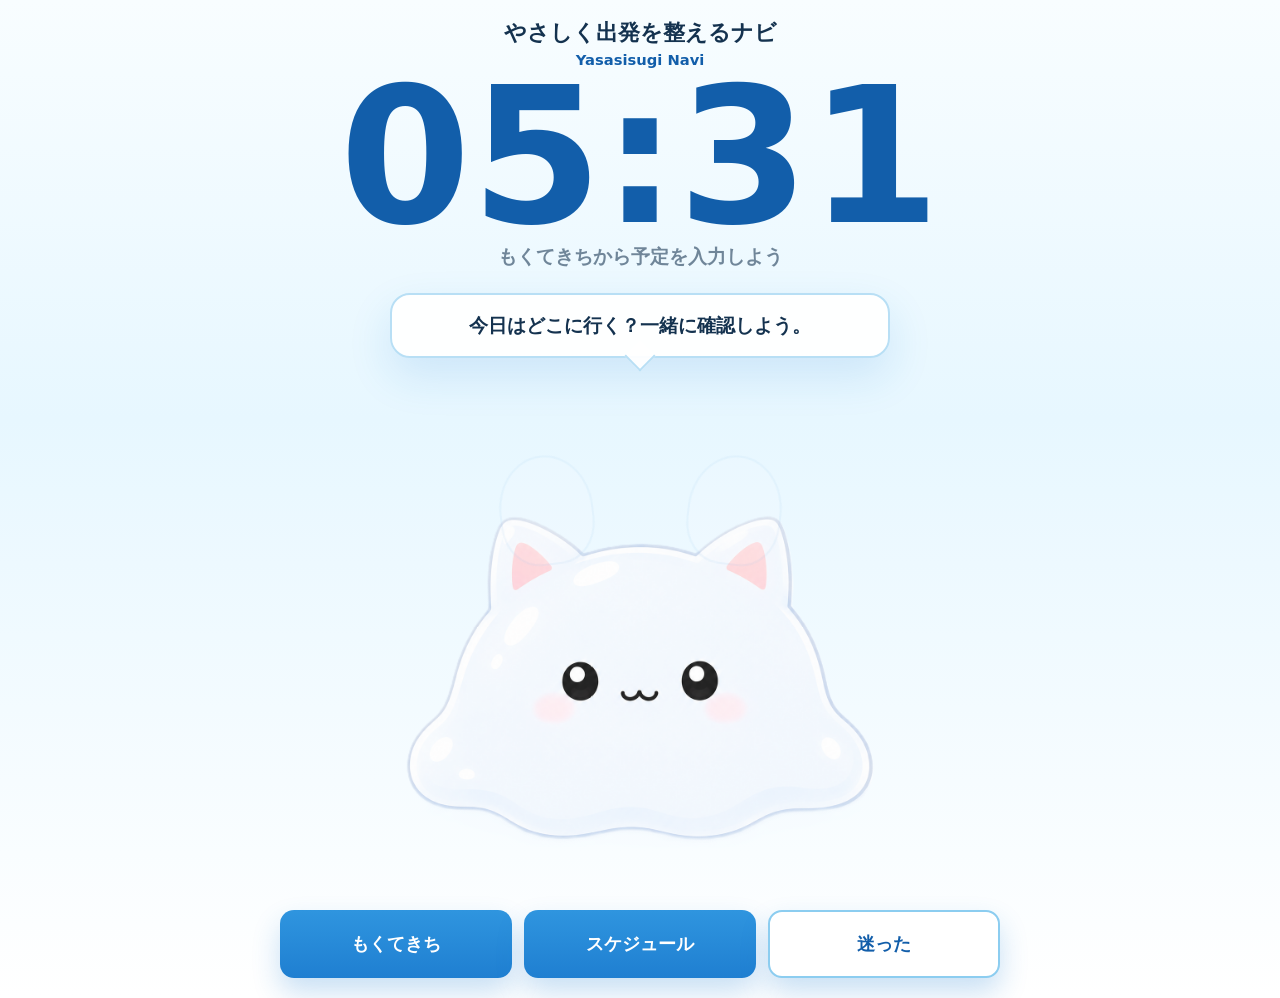
==== index.html @ 000820bd "Add stretchy cat slime drag animation" ====
<!DOCTYPE html>
<html lang="ja">
<head>
  <meta charset="UTF-8">
  <meta name="viewport" content="width=device-width, initial-scale=1.0">
  <title>Yasasisugi Navi</title>
  <link rel="stylesheet" href="styles.css?v=20260704-slime-drag">
</head>
<body>
  <main>
    <section class="home" aria-labelledby="home-title">
      <div class="home__content">
        <h1 id="home-title" class="home-title">やさしく出発を整えるナビ</h1>
        <p class="app-label">Yasasisugi Navi</p>

        <div class="clock-panel" aria-label="現在時刻と次の目安">
          <time id="current-time" class="current-time">--:--</time>
          <p id="next-reminder" class="next-reminder">最初の予定の5分前 --:--</p>
        </div>

        <div class="navigator">
          <div class="speech" role="status" aria-live="polite">
            <p id="navigator-message">今日はどこに行く？一緒に確認しよう。</p>
          </div>
          <div class="character-slot" aria-label="ナビゲーターキャラクター仮表示">
            <div class="slime-wrap cat-slime">
              <img class="slime-body" src="nomal.png" alt="猫スライム">
              <span class="slime-ear-left" aria-hidden="true"></span>
              <span class="slime-ear-right" aria-hidden="true"></span>
            </div>
          </div>
        </div>

        <div class="main-actions" aria-label="メインメニュー">
          <a class="action-button" href="goal.html">
            もくてきち
          </a>
          <a class="action-button" href="schedule.html">
            スケジュール
          </a>
          <button type="button" class="action-button action-button--light" id="lost-button">
            迷った
          </button>
        </div>

        <div id="lost-guide" class="lost-guide" hidden>
          <h2>迷ったときのサポート</h2>
          <p>見えるものや写真から現在地を確認する機能は今後追加予定です。今は、近くの目印や駅名をゆっくり確認してみましょう。</p>
        </div>
      </div>
    </section>
  </main>

  <script src="app.js?v=20260704-slime-drag"></script>
</body>
</html>
---- styles.css ----
:root {
  color-scheme: light;
  --bg-start: #f8fdff;
  --bg-mid: #e7f7ff;
  --bg-end: #ffffff;
  --surface-blue: #eef9ff;
  --text: #14324f;
  --muted: #5c7489;
  --line: #b9def4;
  --blue: #1f7fd1;
  --blue-strong: #125eaa;
  --warm: #ff7f6e;
  --warm-strong: #e95a78;
  --warm-soft: #fff1ec;
  --shadow: 0 18px 44px rgba(31, 127, 209, 0.14);
}

* {
  box-sizing: border-box;
}

html {
  scroll-behavior: smooth;
}

body {
  margin: 0;
  min-height: 100vh;
  background: linear-gradient(180deg, var(--bg-start) 0%, var(--bg-mid) 42%, var(--bg-end) 100%);
  color: var(--text);
  font-family: "Hiragino Maru Gothic ProN", "Yu Gothic UI", "Meiryo", "Arial Rounded MT Bold", system-ui, sans-serif;
  line-height: 1.65;
}

button,
input,
textarea,
select {
  font: inherit;
}

button {
  cursor: pointer;
}

a {
  color: inherit;
}

h1,
h2,
h3,
p {
  overflow-wrap: anywhere;
}

.home {
  min-height: 100svh;
  display: grid;
  place-items: center;
  padding: 20px 14px;
}

.home__content {
  width: min(720px, 100%);
  text-align: center;
}

.home-title {
  margin: 0 0 2px;
  color: var(--text);
  font-size: 1.38rem;
  font-weight: 900;
  line-height: 1.18;
  letter-spacing: 0;
}

.app-label,
.eyebrow {
  margin: 0 0 8px;
  color: var(--blue-strong);
  font-size: 0.92rem;
  font-weight: 850;
  letter-spacing: 0;
}

.clock-panel {
  display: grid;
  gap: 6px;
  margin: 4px 0 20px;
}

.current-time {
  display: block;
  color: var(--blue-strong);
  font-size: clamp(4.1rem, 21.7vw, 11.8rem);
  font-weight: 900;
  line-height: 0.82;
  letter-spacing: 0;
}

.next-reminder {
  margin: 0;
  color: rgba(20, 50, 79, 0.58);
  font-size: clamp(0.95rem, 3.4vw, 1.2rem);
  font-weight: 750;
}

.navigator {
  display: grid;
  justify-items: center;
  gap: 14px;
  margin: 4px auto 18px;
}

.speech {
  position: relative;
  width: min(500px, 100%);
  padding: 15px 18px;
  border: 2px solid #b8dff5;
  border-radius: 20px;
  background: rgba(255, 255, 255, 0.94);
  box-shadow: var(--shadow);
}

.speech::after {
  content: "";
  position: absolute;
  left: 50%;
  bottom: -11px;
  width: 20px;
  height: 20px;
  border-right: 2px solid #b8dff5;
  border-bottom: 2px solid #b8dff5;
  background: rgba(255, 255, 255, 0.94);
  transform: translateX(-50%) rotate(45deg);
}

.speech p {
  margin: 0;
  font-size: clamp(0.95rem, 3.2vw, 1.18rem);
  font-weight: 850;
}

.character-slot {
  display: grid;
  place-items: center;
  width: min(88vw, 520px);
  min-width: 260px;
  aspect-ratio: 1;
}

.slime-wrap {
  --slime-x: 0px;
  --slime-y: 0px;
  --slime-scale-x: 1;
  --slime-scale-y: 1;
  --slime-rotate: 0deg;
  --slime-ear-x: 0px;
  --slime-ear-y: 0px;
  --slime-ear-rotate-left: -7deg;
  --slime-ear-rotate-right: 7deg;
  position: relative;
  display: grid;
  place-items: center;
  width: 100%;
  max-width: 100%;
  max-height: min(48vh, 520px);
  transform-origin: 50% 82%;
  transform: translate3d(var(--slime-x), var(--slime-y), 0) rotate(var(--slime-rotate)) scale(var(--slime-scale-x), var(--slime-scale-y));
  animation: slime-idle 3.4s ease-in-out infinite;
  cursor: grab;
  touch-action: none;
  user-select: none;
  -webkit-user-drag: none;
  will-change: transform;
}

.slime-wrap.is-pressing,
.slime-wrap.is-dragging,
.slime-wrap.is-releasing {
  animation: none;
}

.slime-wrap.is-pressing {
  transform: translate3d(var(--slime-x), var(--slime-y), 0) rotate(var(--slime-rotate)) scale(1.08, 0.92);
}

.slime-wrap.is-dragging {
  cursor: grabbing;
}

.slime-wrap.is-releasing {
  animation: slime-release 560ms cubic-bezier(0.18, 0.86, 0.24, 1) both;
}

.slime-body {
  display: block;
  width: 100%;
  max-width: 100%;
  height: auto;
  object-fit: contain;
  pointer-events: none;
  user-select: none;
  -webkit-user-drag: none;
}

.slime-ear-left,
.slime-ear-right {
  position: absolute;
  top: 9%;
  width: 18%;
  aspect-ratio: 0.85;
  border-radius: 56% 56% 44% 44%;
  background: rgba(255, 255, 255, 0.28);
  box-shadow: inset 0 0 0 2px rgba(31, 127, 209, 0.14);
  opacity: 0.38;
  pointer-events: none;
  transform-origin: 50% 92%;
  will-change: transform;
}

.slime-ear-left {
  left: 24%;
  transform: translate3d(var(--slime-ear-x), var(--slime-ear-y), 0) rotate(var(--slime-ear-rotate-left));
  animation: slime-ear-idle-left 3.4s ease-in-out infinite 90ms;
}

.slime-ear-right {
  right: 24%;
  transform: translate3d(var(--slime-ear-x), var(--slime-ear-y), 0) rotate(var(--slime-ear-rotate-right));
  animation: slime-ear-idle-right 3.4s ease-in-out infinite 90ms;
}

.slime-wrap.is-pressing .slime-ear-left,
.slime-wrap.is-pressing .slime-ear-right,
.slime-wrap.is-dragging .slime-ear-left,
.slime-wrap.is-dragging .slime-ear-right,
.slime-wrap.is-releasing .slime-ear-left,
.slime-wrap.is-releasing .slime-ear-right {
  animation: none;
}

.slime-wrap.is-pressing .slime-ear-left {
  transform: translate3d(var(--slime-ear-x), calc(var(--slime-ear-y) + 2px), 0) rotate(-15deg);
  transition: transform 90ms ease-out 60ms;
}

.slime-wrap.is-pressing .slime-ear-right {
  transform: translate3d(var(--slime-ear-x), calc(var(--slime-ear-y) + 2px), 0) rotate(15deg);
  transition: transform 90ms ease-out 60ms;
}

.slime-wrap.is-releasing .slime-ear-left {
  animation: slime-ear-release-left 560ms cubic-bezier(0.18, 0.86, 0.24, 1) both 70ms;
}

.slime-wrap.is-releasing .slime-ear-right {
  animation: slime-ear-release-right 560ms cubic-bezier(0.18, 0.86, 0.24, 1) both 70ms;
}

.character-placeholder {
  display: grid;
  place-items: center;
  width: 72%;
  aspect-ratio: 1;
  border-radius: 50%;
  border: 3px dashed #5aa8d4;
  color: #2f719d;
  font-weight: 850;
  background: rgba(255, 255, 255, 0.72);
}

@keyframes slime-idle {
  0% {
    transform: translateY(0) rotate(-1deg) scale(1.01, 0.99);
  }
  25% {
    transform: translateY(-5px) rotate(2deg) scale(0.985, 1.025);
  }
  50% {
    transform: translateY(-2px) rotate(-2deg) scale(1.025, 0.98);
  }
  75% {
    transform: translateY(-6px) rotate(1.5deg) scale(0.99, 1.02);
  }
  100% {
    transform: translateY(0) rotate(-1deg) scale(1.01, 0.99);
  }
}

@keyframes slime-ear-idle-left {
  0% {
    transform: translate3d(0, 0, 0) rotate(-4deg);
  }
  35% {
    transform: translate3d(1px, 2px, 0) rotate(2deg);
  }
  70% {
    transform: translate3d(-1px, -1px, 0) rotate(-2deg);
  }
  100% {
    transform: translate3d(0, 0, 0) rotate(-4deg);
  }
}

@keyframes slime-ear-idle-right {
  0% {
    transform: translate3d(0, 0, 0) rotate(4deg);
  }
  35% {
    transform: translate3d(-1px, 2px, 0) rotate(-2deg);
  }
  70% {
    transform: translate3d(1px, -1px, 0) rotate(2deg);
  }
  100% {
    transform: translate3d(0, 0, 0) rotate(4deg);
  }
}

@keyframes slime-puni {
  0% {
    transform: translateY(0) scale(1);
  }
  42% {
    transform: translateY(4px) scale(1.08, 0.88);
  }
  72% {
    transform: translateY(-3px) scale(0.96, 1.06);
  }
  100% {
    transform: translateY(0) scale(1);
  }
}

@keyframes slime-release {
  0% {
    transform: translate3d(var(--slime-x), var(--slime-y), 0) rotate(var(--slime-rotate)) scale(var(--slime-scale-x), var(--slime-scale-y));
  }
  24% {
    transform: translate3d(-3px, -2px, 0) rotate(-2deg) scale(0.96, 1.04);
  }
  48% {
    transform: translate3d(0, 0, 0) rotate(1.5deg) scale(1.05, 0.96);
  }
  70% {
    transform: translate3d(0, 0, 0) rotate(-1deg) scale(0.98, 1.03);
  }
  86% {
    transform: translate3d(0, 0, 0) rotate(0.6deg) scale(1.015, 0.99);
  }
  100% {
    transform: translate3d(0, 0, 0) rotate(0deg) scale(1);
  }
}

@keyframes slime-ear-release-left {
  0% {
    transform: translate3d(var(--slime-ear-x), var(--slime-ear-y), 0) rotate(calc(var(--slime-ear-rotate-left) - 6deg));
  }
  45% {
    transform: translate3d(-2px, -2px, 0) rotate(-16deg);
  }
  72% {
    transform: translate3d(1px, -1px, 0) rotate(-4deg);
  }
  100% {
    transform: translate3d(0, 0, 0) rotate(-7deg);
  }
}

@keyframes slime-ear-release-right {
  0% {
    transform: translate3d(var(--slime-ear-x), var(--slime-ear-y), 0) rotate(calc(var(--slime-ear-rotate-right) + 6deg));
  }
  45% {
    transform: translate3d(2px, -2px, 0) rotate(16deg);
  }
  72% {
    transform: translate3d(-1px, -1px, 0) rotate(4deg);
  }
  100% {
    transform: translate3d(0, 0, 0) rotate(7deg);
  }
}

@media (prefers-reduced-motion: reduce) {
  .slime-wrap,
  .slime-ear-left,
  .slime-ear-right {
    animation: none;
  }
}

h1:not(.home-title) {
  margin: 0;
  font-size: clamp(1.45rem, 5vw, 2.4rem);
  line-height: 1.16;
  letter-spacing: 0;
}

.main-actions {
  display: grid;
  grid-template-columns: repeat(3, minmax(0, 1fr));
  gap: clamp(6px, 2.4vw, 12px);
  margin-top: 10px;
}

.action-button {
  display: grid;
  place-items: center;
  min-height: clamp(54px, 14vw, 68px);
  width: 100%;
  border: 0;
  border-radius: 14px;
  background: linear-gradient(180deg, #2f95df, var(--blue));
  color: #ffffff;
  font-size: clamp(0.82rem, 3.5vw, 1.12rem);
  font-weight: 850;
  line-height: 1.22;
  padding: 10px clamp(5px, 2vw, 14px);
  text-align: center;
  text-decoration: none;
  box-shadow: 0 14px 28px rgba(31, 127, 209, 0.24);
}

.action-button:focus-visible,
.field input:focus,
.field select:focus,
.route-field input:focus,
.timeline-check:focus-visible,
.alarm-toggle:focus-visible,
.secondary-action:focus-visible,
.date-button:focus-visible,
.choice-button:focus-within:not(:has(input[type="radio"])) {
  outline: 4px solid rgba(31, 85, 143, 0.24);
  outline-offset: 3px;
}

.action-button--light {
  background: #ffffff;
  color: var(--blue-strong);
  border: 2px solid #8ccdf0;
}

.lost-guide,
.section-panel {
  width: min(960px, calc(100% - 32px));
  margin: 24px auto;
  padding: clamp(20px, 5vw, 34px);
  border: 1px solid var(--line);
  border-radius: 18px;
  background: rgba(255, 255, 255, 0.94);
  box-shadow: var(--shadow);
}

.subpage {
  width: 100%;
  padding: 18px 0 48px;
}

.page-nav {
  width: min(960px, calc(100% - 32px));
  display: flex;
  justify-content: space-between;
  gap: 10px;
  margin: 0 auto;
}

.page-nav a {
  display: inline-grid;
  place-items: center;
  min-height: 44px;
  border: 2px solid #8ccdf0;
  border-radius: 999px;
  background: rgba(255, 255, 255, 0.9);
  color: var(--blue-strong);
  padding: 8px 14px;
  font-weight: 850;
  text-decoration: none;
}

.page-actions {
  margin-top: 22px;
}

.page-actions--split {
  display: grid;
  gap: 18px;
}

.lost-guide {
  width: 100%;
  text-align: left;
  background: var(--surface-blue);
}

.lost-guide h2,
.lost-guide p,
.section-heading p {
  margin: 0;
}

.lost-guide h2 {
  font-size: 1.25rem;
}

.lost-guide p {
  margin-top: 8px;
  color: var(--muted);
  font-weight: 650;
}

.section-heading {
  display: grid;
  gap: 8px;
  margin-bottom: 22px;
}

.section-heading h2 {
  margin: 0;
  font-size: clamp(1.55rem, 5vw, 2.3rem);
  line-height: 1.2;
}

.section-heading p:not(.eyebrow) {
  color: var(--muted);
  font-size: 1.05rem;
  font-weight: 650;
}

.form {
  display: grid;
  grid-template-columns: repeat(2, minmax(0, 1fr));
  gap: 16px;
}

.field {
  display: grid;
  gap: 7px;
}

.field--wide {
  grid-column: 1 / -1;
}

.field span {
  font-size: 1.04rem;
  font-weight: 800;
}

.field input,
.field select {
  min-height: 58px;
  width: 100%;
  border: 2px solid #b9ddef;
  border-radius: 12px;
  background: #ffffff;
  color: var(--text);
  padding: 12px 14px;
  font-size: 1.08rem;
}

.field input[type="time"],
.route-field input[type="time"] {
  position: relative;
  z-index: 1;
  min-height: 56px;
  width: 100%;
  appearance: auto;
  -webkit-appearance: auto;
  touch-action: manipulation;
}

.field input:focus,
.field select:focus {
  border-color: #1f558f;
}

.route-form {
  display: grid;
  gap: 18px;
}

.sr-only {
  position: absolute;
  width: 1px;
  height: 1px;
  padding: 0;
  margin: -1px;
  overflow: hidden;
  clip: rect(0, 0, 0, 0);
  white-space: nowrap;
  border: 0;
}

.chat-goal {
  display: grid;
  gap: 18px;
}

.chat-hero {
  display: grid;
  justify-items: center;
  gap: 6px;
  text-align: center;
}

.chat-hero h1 {
  margin: 0;
  color: var(--text);
  font-size: clamp(1.55rem, 8vw, 2.25rem);
  line-height: 1.2;
}

.chat-slime {
  width: min(58vw, 220px);
  max-height: 220px;
}

.chat-log {
  display: grid;
  gap: 10px;
  align-content: start;
  min-height: auto;
  padding: 16px;
  border: 1px solid #b9ddef;
  border-radius: 22px;
  background: linear-gradient(180deg, #f8fdff 0%, #eef9ff 100%);
}

.chat-bubble {
  position: relative;
  width: fit-content;
  max-width: min(84%, 420px);
  padding: 12px 14px;
  border-radius: 20px;
  font-weight: 800;
  line-height: 1.65;
  white-space: pre-line;
  box-shadow: 0 10px 24px rgba(31, 127, 209, 0.1);
}

.chat-bubble--slime {
  justify-self: start;
  border-bottom-left-radius: 8px;
  background: #ffffff;
  color: var(--text);
  border: 1px solid #b9ddef;
}

.chat-bubble--slime::before {
  content: "";
  position: absolute;
  left: -7px;
  bottom: 12px;
  width: 14px;
  height: 14px;
  border-left: 1px solid #b9ddef;
  border-bottom: 1px solid #b9ddef;
  background: #ffffff;
  transform: rotate(45deg);
}

.chat-bubble--user {
  justify-self: end;
  border-bottom-right-radius: 8px;
  background: var(--blue);
  color: #ffffff;
}

.chat-bubble--user::after {
  content: "";
  position: absolute;
  right: -7px;
  bottom: 12px;
  width: 14px;
  height: 14px;
  background: var(--blue);
  transform: rotate(45deg);
}

.chat-route-link {
  display: inline-block;
  margin-top: 6px;
  color: var(--blue-strong);
  font-weight: 900;
  text-decoration: underline;
  text-underline-offset: 3px;
}

.chat-button-row {
  display: flex;
  flex-wrap: wrap;
  gap: 8px;
}

.chat-choice-button {
  min-height: 42px;
  border: 2px solid var(--blue);
  border-radius: 999px;
  background: var(--blue);
  color: #ffffff;
  padding: 8px 14px;
  font-size: 0.95rem;
  font-weight: 900;
  line-height: 1.2;
  white-space: normal;
}

.chat-choice-button--secondary {
  background: #ffffff;
  color: var(--blue-strong);
  border-color: #8ccdf0;
}

.chat-mood-wrap {
  display: grid;
  grid-template-columns: auto minmax(150px, 1fr) auto;
  gap: 8px;
  align-items: center;
}

.chat-mood-label {
  color: var(--blue-strong);
  font-size: 0.86rem;
  font-weight: 900;
  white-space: nowrap;
}

.chat-mood-options {
  position: relative;
  display: grid;
  grid-template-columns: repeat(5, minmax(28px, 1fr));
  gap: 8px;
  align-items: center;
  min-width: min(50vw, 230px);
  padding: 10px 0;
}

.chat-mood-options::before {
  content: "";
  position: absolute;
  left: 10%;
  right: 10%;
  top: 50%;
  height: 3px;
  border-radius: 999px;
  background: #b9ddef;
  transform: translateY(-50%);
}

.chat-mood-option {
  position: relative;
  z-index: 1;
  justify-self: center;
  width: 26px;
  height: 26px;
  border: 3px solid #9bd4f4;
  border-radius: 50%;
  background: #ffffff;
  padding: 0;
}

.chat-mood-option:focus-visible,
.chat-choice-button:focus-visible {
  outline: 4px solid rgba(31, 85, 143, 0.24);
  outline-offset: 3px;
}

.chat-input-area {
  display: grid;
  grid-template-columns: minmax(0, 1fr) auto;
  gap: 10px;
  align-items: center;
}

.chat-input-area input {
  width: 100%;
  min-height: 52px;
  border: 2px solid #b9ddef;
  border-radius: 22px;
  background: #ffffff;
  color: var(--text);
  padding: 12px 16px;
  font-weight: 800;
  outline: none;
}

.chat-input-area input:focus {
  border-color: #1f558f;
  box-shadow: 0 0 0 4px rgba(31, 85, 143, 0.12);
}

.chat-send-button {
  min-height: 52px;
  border: 0;
  border-radius: 22px;
  background: var(--blue);
  color: #ffffff;
  padding: 0 18px;
  font-weight: 900;
  box-shadow: 0 12px 28px rgba(31, 127, 209, 0.22);
}

.chat-confirm-actions {
  display: grid;
  gap: 10px;
}

.chat-confirm-actions[hidden],
.goal-hidden-fields {
  display: none;
}

.start-choice {
  display: grid;
  gap: 14px;
  padding: 18px;
  border: 1px solid #cce8f7;
  border-radius: 18px;
  background: linear-gradient(180deg, #ffffff, var(--surface-blue));
}

.start-choice h2 {
  margin: 0;
  color: var(--blue-strong);
  font-size: 1.02rem;
  font-weight: 850;
  line-height: 1.65;
}

.choice-buttons {
  display: grid;
  grid-template-columns: 1fr;
  gap: 10px;
}

.choice-button {
  display: grid;
  grid-template-columns: auto 1fr;
  gap: 10px;
  align-items: center;
  min-height: 56px;
  padding: 12px 14px;
  border: 2px solid #b9ddef;
  border-radius: 16px;
  background: #ffffff;
  color: var(--blue-strong);
  font-weight: 900;
}

.choice-button:has(input:checked) {
  border-color: var(--blue);
  background: #e7f7ff;
  box-shadow: 0 12px 26px rgba(31, 127, 209, 0.12);
}

.choice-button input {
  width: 20px;
  height: 20px;
  accent-color: var(--blue);
}

.choice-button:focus-within {
  outline: none;
}

.compact-choice {
  display: grid;
  gap: 10px;
}

.compact-choice h2 {
  margin: 0;
  color: var(--blue-strong);
  font-size: 1.02rem;
  font-weight: 850;
}

.segmented-choice {
  display: grid;
  grid-template-columns: repeat(3, minmax(0, 1fr));
  overflow: hidden;
  border: 2px solid #8ccdf0;
  border-radius: 16px;
  background: #ffffff;
}

.segmented-choice label {
  position: relative;
  display: grid;
  place-items: center;
  min-height: 54px;
  border-right: 1px solid #cce8f7;
  color: var(--blue-strong);
  font-weight: 900;
}

.segmented-choice label:last-child {
  border-right: 0;
}

.segmented-choice input {
  position: absolute;
  opacity: 0;
  pointer-events: none;
}

.segmented-choice label:has(input:checked) {
  background: var(--blue);
  color: #ffffff;
}

.current-location-note {
  margin: 0;
  padding: 12px 14px;
  border-radius: 14px;
  background: var(--warm-soft);
  color: var(--muted);
  font-weight: 750;
}

.route-points {
  position: relative;
  display: grid;
  gap: 14px;
  padding-left: 18px;
}

.route-field {
  position: relative;
  display: grid;
  gap: 8px;
  padding: 18px;
  border: 1px solid #cce8f7;
  border-radius: 18px;
  background: #ffffff;
}

.route-field::before {
  content: "";
  position: absolute;
  left: -18px;
  top: 28px;
  width: 18px;
  height: 18px;
  border: 4px solid var(--blue);
  border-radius: 50%;
  background: #ffffff;
  box-shadow: 0 0 0 5px #eef9ff;
}

.route-field--goal::before {
  border-color: var(--warm-strong);
}

.route-field--start::before {
  border-color: var(--blue);
}

.route-field span,
.route-field-title {
  color: var(--blue-strong);
  font-size: 1.02rem;
  font-weight: 850;
}

.route-field input {
  min-height: 62px;
  width: 100%;
  border: 2px solid #b9ddef;
  border-radius: 14px;
  background: #f8fdff;
  color: var(--text);
  padding: 12px 14px;
  font-size: 1.18rem;
  font-weight: 800;
}

.number-with-unit {
  display: grid;
  grid-template-columns: minmax(0, 1fr) auto;
  gap: 10px;
  align-items: center;
}

.number-with-unit span {
  color: var(--muted);
  font-weight: 850;
}

.route-field input:focus {
  border-color: #1f558f;
}

.arrival-card {
  display: grid;
  gap: 16px;
  overflow: visible;
  padding: 20px;
  border: 1px solid #cce8f7;
  border-radius: 18px;
  background: linear-gradient(180deg, #ffffff, var(--surface-blue));
}

.arrival-card h2 {
  margin: 0;
  color: var(--text);
  font-size: clamp(1.35rem, 5vw, 1.85rem);
  line-height: 1.2;
}

.date-buttons {
  display: grid;
  grid-template-columns: repeat(2, minmax(0, 1fr));
  gap: 10px;
}

.date-button {
  min-height: 50px;
  border: 2px solid #9bd4f4;
  border-radius: 999px;
  background: #ffffff;
  color: var(--blue-strong);
  font-weight: 900;
}

.date-button.is-selected {
  border-color: var(--blue);
  background: var(--blue);
  color: #ffffff;
}

.arrival-time {
  display: grid;
  grid-template-columns: repeat(2, minmax(0, 1fr));
  gap: 12px;
}

.schedule-controls {
  display: grid;
  gap: 18px;
}

.mood-card {
  display: grid;
  gap: 14px;
  padding: 18px;
  border: 1px solid #cce8f7;
  border-radius: 18px;
  background: linear-gradient(180deg, #ffffff, var(--surface-blue));
}

.mood-card h2,
.mood-buffer {
  margin: 0;
}

.mood-card h2 {
  color: var(--text);
  font-size: 1.18rem;
}

.mood-labels {
  display: flex;
  justify-content: space-between;
  gap: 12px;
  color: var(--muted);
  font-size: 0.94rem;
  font-weight: 800;
}

.mood-slider {
  width: 100%;
  accent-color: var(--blue);
}

.mood-options {
  display: grid;
  grid-template-columns: repeat(5, minmax(0, 1fr));
  gap: 0;
  align-items: center;
  position: relative;
  padding: 10px 0;
}

.mood-options::before {
  content: "";
  position: absolute;
  left: 10%;
  right: 10%;
  top: 50%;
  height: 3px;
  border-radius: 999px;
  background: #b9ddef;
  transform: translateY(-50%);
}

.mood-option {
  position: relative;
  z-index: 1;
  justify-self: center;
  width: 24px;
  height: 24px;
  border: 3px solid #9bd4f4;
  border-radius: 50%;
  background: #ffffff;
  padding: 0;
}

.mood-option.is-selected {
  border-color: var(--blue);
  background: var(--blue);
}

.mood-buffer {
  color: var(--muted);
  font-weight: 800;
}

.mood-buffer strong {
  color: var(--warm-strong);
  font-size: 1.35rem;
}

.buffer-card {
  display: grid;
  gap: 14px;
  padding: 18px;
  border: 1px solid #cce8f7;
  border-radius: 18px;
  background: linear-gradient(180deg, #ffffff, var(--surface-blue));
}

.buffer-heading {
  display: flex;
  align-items: center;
  gap: 8px;
}

.buffer-heading h2 {
  margin: 0;
  color: var(--text);
  font-size: 1.18rem;
  line-height: 1.2;
}

.help-button {
  display: grid;
  place-items: center;
  width: 26px;
  height: 26px;
  border: 2px solid #9bd4f4;
  border-radius: 50%;
  background: #ffffff;
  color: var(--blue-strong);
  font-size: 0.9rem;
  font-weight: 900;
}

.buffer-help {
  margin: 0;
  color: var(--muted);
  font-weight: 700;
}

.buffer-stepper {
  display: grid;
  grid-template-columns: 48px minmax(64px, auto) 48px auto;
  gap: 10px;
  align-items: center;
  justify-content: start;
}

.buffer-stepper button {
  width: 48px;
  height: 48px;
  border: 2px solid #9bd4f4;
  border-radius: 14px;
  background: #ffffff;
  color: var(--blue-strong);
  font-size: 1.4rem;
  font-weight: 900;
}

.buffer-stepper strong {
  display: grid;
  place-items: center;
  min-width: 64px;
  min-height: 48px;
  border-radius: 14px;
  background: #ffffff;
  color: var(--warm-strong);
  font-size: 1.45rem;
}

.buffer-stepper span {
  color: var(--muted);
  font-weight: 850;
}

.arrival-complete {
  margin-top: 18px;
}

.complete-check {
  display: grid;
  grid-template-columns: auto 1fr;
  gap: 10px;
  align-items: center;
  padding: 14px;
  border: 1px solid #cce8f7;
  border-radius: 16px;
  background: #ffffff;
  color: var(--blue-strong);
  font-weight: 900;
}

.complete-check input {
  width: 22px;
  height: 22px;
  accent-color: var(--blue);
}

.secondary-action {
  min-height: 44px;
  width: auto;
  border: 2px solid #8ccdf0;
  border-radius: 999px;
  background: #ffffff;
  color: var(--blue-strong);
  font-size: 0.98rem;
  font-weight: 900;
  padding: 9px 16px;
}

.train-time-field {
  margin-top: 4px;
}

.route-result {
  margin-top: 22px;
  padding: 18px;
  border: 1px solid #ffd4c8;
  border-radius: 18px;
  background: var(--warm-soft);
}

.route-result:empty {
  display: none;
}

.route-result h2 {
  margin: 0 0 14px;
  color: var(--text);
  font-size: 1.35rem;
}

.route-result p {
  margin: 0;
  color: var(--muted);
  font-weight: 750;
}

.route-result-list {
  display: grid;
  gap: 10px;
  margin: 0;
}

.route-result-list div {
  display: grid;
  grid-template-columns: minmax(118px, 0.8fr) minmax(0, 1.2fr);
  gap: 10px;
  align-items: baseline;
  padding: 12px;
  border-radius: 14px;
  background: rgba(255, 255, 255, 0.74);
}

.route-result-list dt {
  color: var(--muted);
  font-weight: 800;
}

.route-result-list dd {
  margin: 0;
  color: var(--warm-strong);
  font-size: 1.16rem;
  font-weight: 900;
}

.timeline {
  position: relative;
  display: grid;
  margin-top: 4px;
}

.timeline::before {
  content: "";
  position: absolute;
  top: 24px;
  bottom: 24px;
  left: 18px;
  width: 4px;
  border-radius: 999px;
  background: linear-gradient(180deg, #87ccef, #1f7fd1);
}

.timeline-item {
  position: relative;
  display: grid;
  grid-template-columns: 40px minmax(0, 1fr) auto;
  gap: 12px;
  align-items: center;
  min-height: 74px;
  padding: 10px 0;
}

.timeline--schedule .timeline-item {
  grid-template-columns: 40px minmax(0, 1fr) 64px;
}

.timeline-check {
  position: relative;
  z-index: 1;
  display: grid;
  place-items: center;
  width: 40px;
  height: 40px;
  border: 3px solid var(--blue);
  border-radius: 50%;
  background: #ffffff;
  color: var(--blue-strong);
  font-size: 1.35rem;
  font-weight: 900;
}

.timeline-check[aria-pressed="true"] {
  background: var(--blue);
  color: #ffffff;
}

.timeline-body {
  display: flex;
  align-items: baseline;
  gap: 10px;
  min-width: 0;
  padding: 12px 14px;
  border: 1px solid #cce8f7;
  border-radius: 14px;
  background: #ffffff;
}

.timeline--schedule .timeline-body {
  border: 0;
  background: transparent;
  padding: 8px 0;
}

.timeline-time {
  flex: 0 0 auto;
  color: var(--warm-strong);
  font-size: clamp(1.25rem, 5vw, 1.75rem);
  font-weight: 900;
  line-height: 1;
}

.timeline-label {
  min-width: 0;
  color: var(--text);
  font-size: clamp(1rem, 3.8vw, 1.18rem);
  font-weight: 850;
}

.timeline-item.is-completed .timeline-time,
.timeline-item.is-completed .timeline-label {
  color: #8aa0b2;
  text-decoration: line-through;
}

.alarm-toggle {
  min-width: 64px;
  min-height: 38px;
  border: 2px solid #9bd4f4;
  border-radius: 999px;
  background: #ffffff;
  color: var(--blue-strong);
  font-size: 0.9rem;
  font-weight: 900;
}

.alarm-toggle[aria-pressed="true"] {
  border-color: var(--blue);
  background: var(--blue);
  color: #ffffff;
}

.achievement {
  margin-top: 22px;
  padding: 18px;
  border-radius: 16px;
  background: var(--warm-soft);
  border: 1px solid #ffd4c8;
}

.achievement__header {
  display: flex;
  justify-content: space-between;
  gap: 12px;
  align-items: center;
}

.achievement h3,
.achievement p {
  margin: 0;
}

.achievement h3 {
  font-size: 1.12rem;
}

.achievement strong {
  color: var(--warm-strong);
  font-size: 1.35rem;
}

.achievement__blocks {
  display: grid;
  grid-template-columns: repeat(10, minmax(0, 1fr));
  gap: 5px;
  margin-top: 12px;
}

.achievement__blocks span {
  min-height: 18px;
  border-radius: 5px;
  background: #ffffff;
  border: 1px solid #ffd4c8;
}

.achievement__blocks span.is-filled {
  background: linear-gradient(180deg, #ff9b88, var(--warm-strong));
  border-color: transparent;
}

.achievement__count {
  margin-top: 8px;
  color: var(--muted);
  font-weight: 750;
}

@media (max-width: 820px) {
  .form {
    grid-template-columns: 1fr;
  }

  .home {
    align-items: start;
  }

  .section-panel {
    border-radius: 16px;
  }
}

@media (max-width: 430px) {
  .home {
    padding-inline: 10px;
  }

  .timeline-item {
    grid-template-columns: 34px minmax(0, 1fr) 54px;
    gap: 8px;
  }

  .timeline::before {
    left: 15px;
  }

  .timeline-check {
    width: 34px;
    height: 34px;
    font-size: 1.1rem;
  }

  .timeline-body {
    flex-direction: column;
    align-items: flex-start;
    gap: 4px;
    padding: 10px 12px;
  }

  .alarm-toggle {
    min-width: 54px;
    padding-inline: 6px;
    font-size: 0.78rem;
  }
}
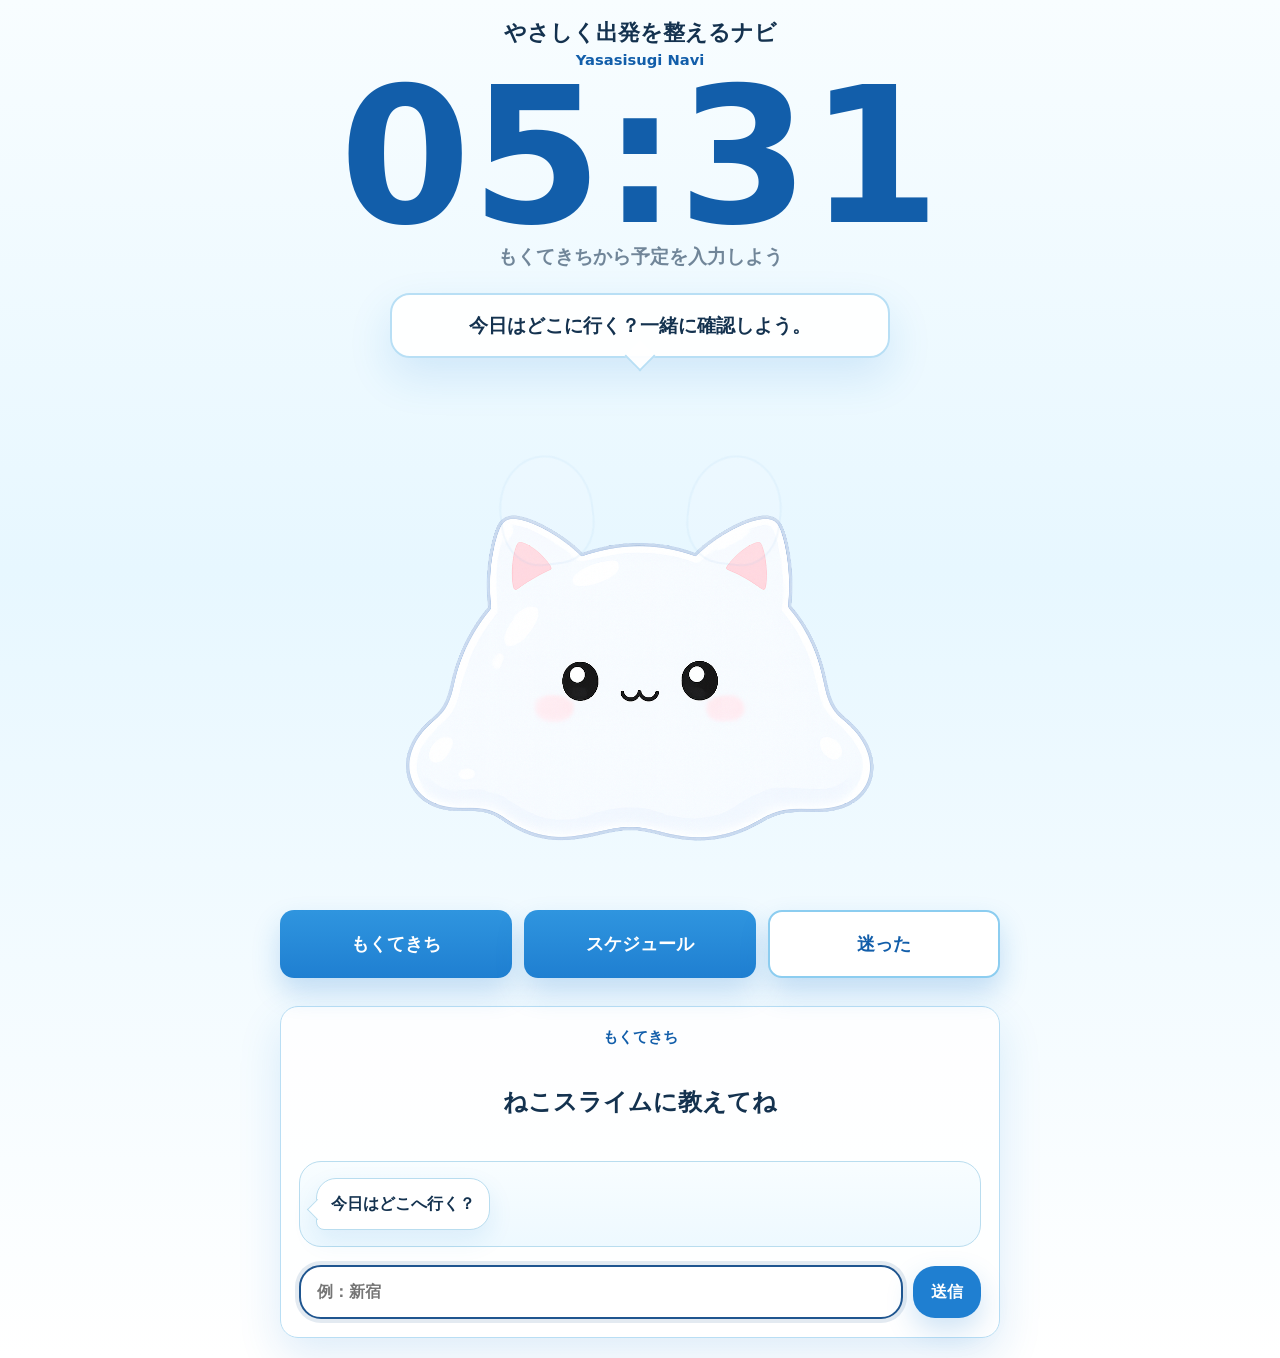
==== commit 30388ca2: "Move goal chat to the home page" ====
--- a/index.html
+++ b/index.html
@@ -4,7 +4,7 @@
   <meta charset="UTF-8">
   <meta name="viewport" content="width=device-width, initial-scale=1.0">
   <title>Yasasisugi Navi</title>
-  <link rel="stylesheet" href="styles.css?v=20260704-slime-drag">
+  <link rel="stylesheet" href="styles.css?v=20260704-main-chat">
 </head>
 <body>
   <main>
@@ -32,7 +32,7 @@
         </div>
 
         <div class="main-actions" aria-label="メインメニュー">
-          <a class="action-button" href="goal.html">
+          <a class="action-button" href="#goal-section">
             もくてきち
           </a>
           <a class="action-button" href="schedule.html">
@@ -47,10 +47,36 @@
           <h2>迷ったときのサポート</h2>
           <p>見えるものや写真から現在地を確認する機能は今後追加予定です。今は、近くの目印や駅名をゆっくり確認してみましょう。</p>
         </div>
+
+        <section id="goal-section" class="chat-goal home-chat" aria-labelledby="goal-title">
+          <div class="chat-hero">
+            <p class="eyebrow">もくてきち</p>
+            <h2 id="goal-title">ねこスライムに教えてね</h2>
+          </div>
+
+          <div id="goal-chat-log" class="chat-log" aria-live="polite"></div>
+
+          <form id="goal-chat-form" class="chat-input-area">
+            <label class="sr-only" for="goal-chat-input">こたえを入力</label>
+            <input id="goal-chat-input" type="text" autocomplete="off" placeholder="ここに入力してね">
+            <button class="chat-send-button" type="submit">送信</button>
+          </form>
+
+          <div id="goal-chat-actions" class="chat-confirm-actions" hidden></div>
+
+          <div class="goal-hidden-fields" aria-hidden="true">
+            <input id="goal-place" name="goalPlace" type="hidden">
+            <input id="arrival-hour" name="arrivalHour" type="hidden" value="10">
+            <input id="arrival-minute" name="arrivalMinute" type="hidden" value="00">
+            <input id="arrival-buffer" name="arrivalBuffer" type="hidden" value="10">
+            <input id="train-time" name="trainTime" type="hidden">
+            <input id="train-duration" name="trainDuration" type="hidden">
+          </div>
+        </section>
       </div>
     </section>
   </main>
 
-  <script src="app.js?v=20260704-slime-drag"></script>
+  <script src="app.js?v=20260704-main-chat"></script>
 </body>
 </html>
--- a/styles.css
+++ b/styles.css
@@ -600,6 +600,15 @@
   gap: 18px;
 }
 
+.home-chat {
+  margin-top: 28px;
+  padding: 18px;
+  border: 1px solid var(--line);
+  border-radius: 18px;
+  background: rgba(255, 255, 255, 0.86);
+  box-shadow: var(--shadow);
+}
+
 .chat-hero {
   display: grid;
   justify-items: center;
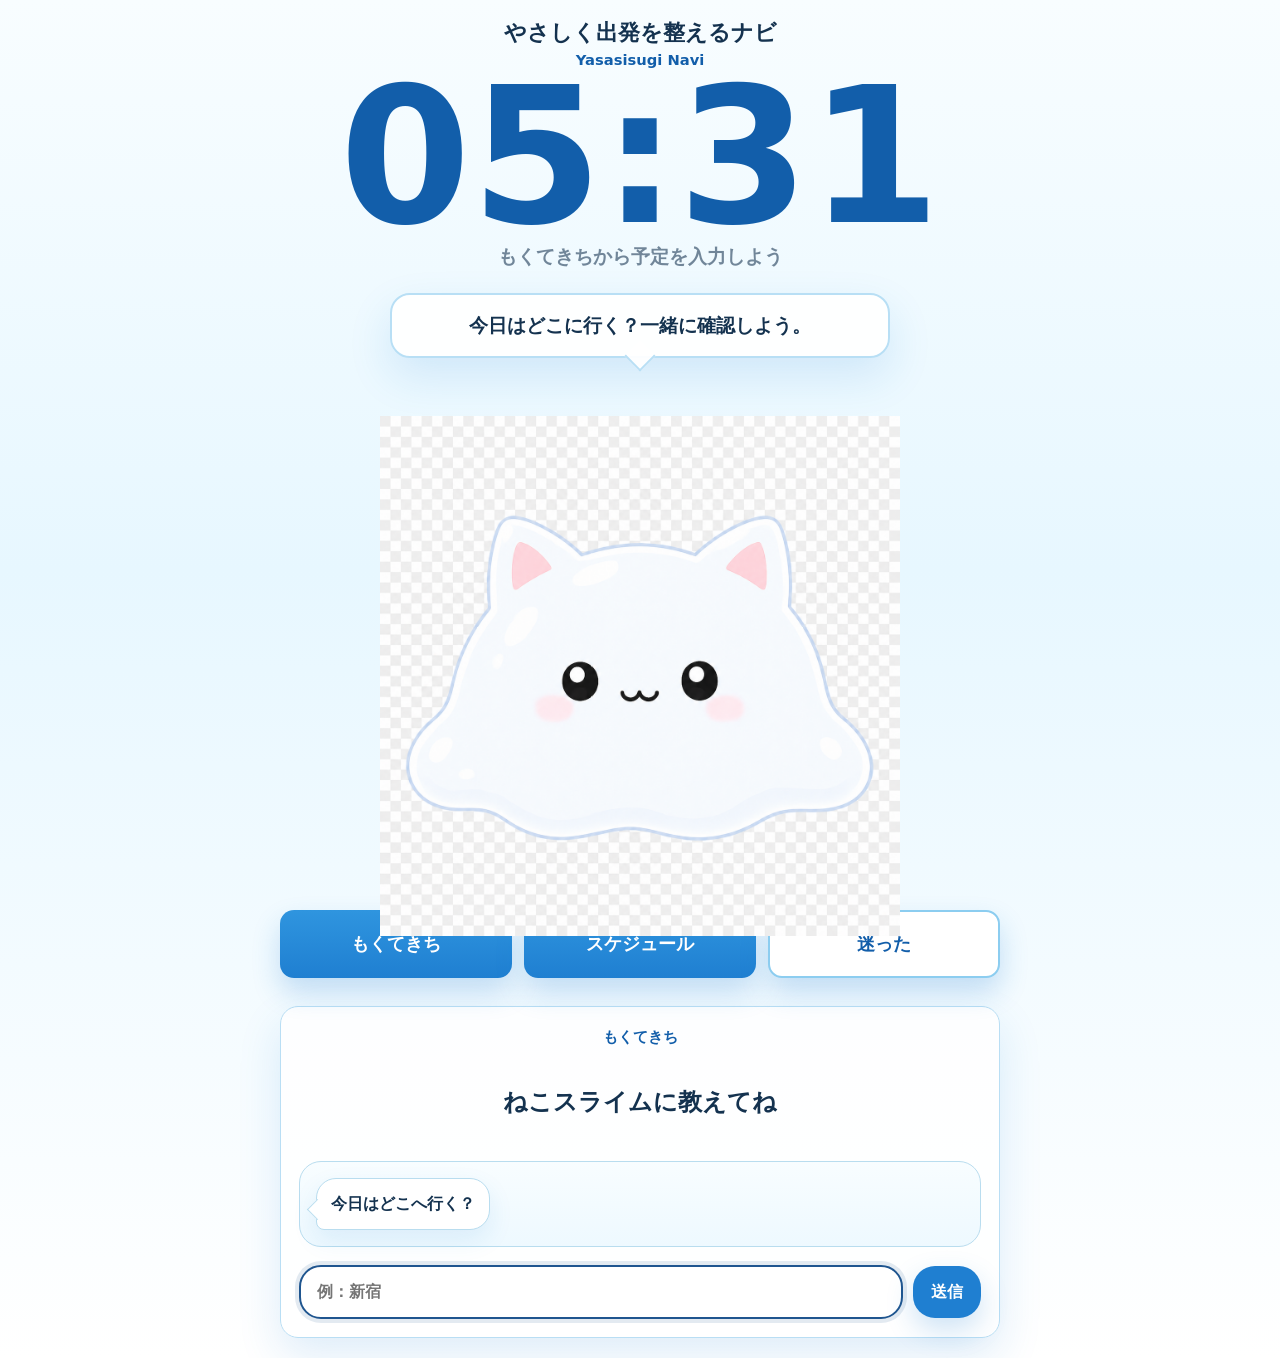
==== commit 3017d80a: "Remove mascot ghost overlay" ====
--- a/index.html
+++ b/index.html
@@ -25,8 +25,6 @@
           <div class="character-slot" aria-label="ナビゲーターキャラクター仮表示">
             <div class="slime-wrap cat-slime">
               <img class="slime-body" src="nomal.png" alt="猫スライム">
-              <span class="slime-ear-left" aria-hidden="true"></span>
-              <span class="slime-ear-right" aria-hidden="true"></span>
             </div>
           </div>
         </div>
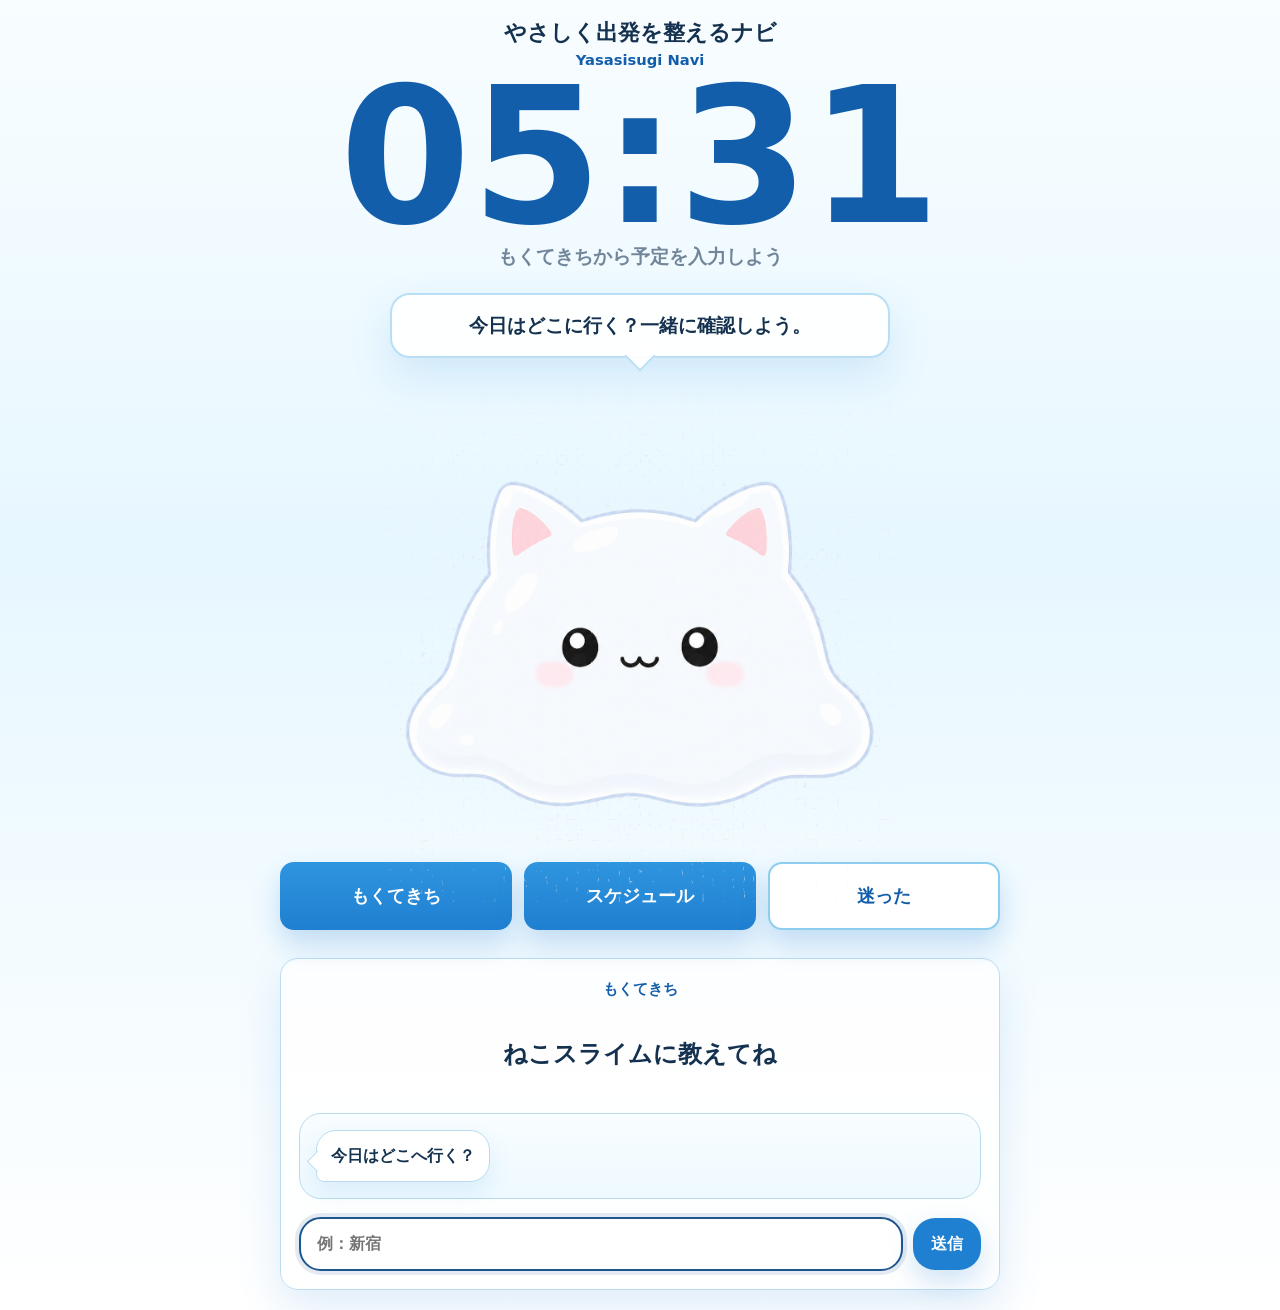
==== commit a3b7a7f9: "Bust mascot image cache" ====
--- a/index.html
+++ b/index.html
@@ -24,7 +24,7 @@
           </div>
           <div class="character-slot" aria-label="ナビゲーターキャラクター仮表示">
             <div class="slime-wrap cat-slime">
-              <img class="slime-body" src="nomal.png" alt="猫スライム">
+              <img class="slime-body" src="nomal.png?v=20260708" alt="猫スライム">
             </div>
           </div>
         </div>
--- a/styles.css
+++ b/styles.css
@@ -109,8 +109,8 @@
 .navigator {
   display: grid;
   justify-items: center;
-  gap: 14px;
-  margin: 4px auto 18px;
+  gap: 8px;
+  margin: 0 auto 8px;
 }
 
 .speech {
@@ -148,6 +148,7 @@
   width: min(88vw, 520px);
   min-width: 260px;
   aspect-ratio: 1;
+  margin-top: -28px;
 }
 
 .slime-wrap {
@@ -404,7 +405,7 @@
   display: grid;
   grid-template-columns: repeat(3, minmax(0, 1fr));
   gap: clamp(6px, 2.4vw, 12px);
-  margin-top: 10px;
+  margin-top: -4px;
 }
 
 .action-button {
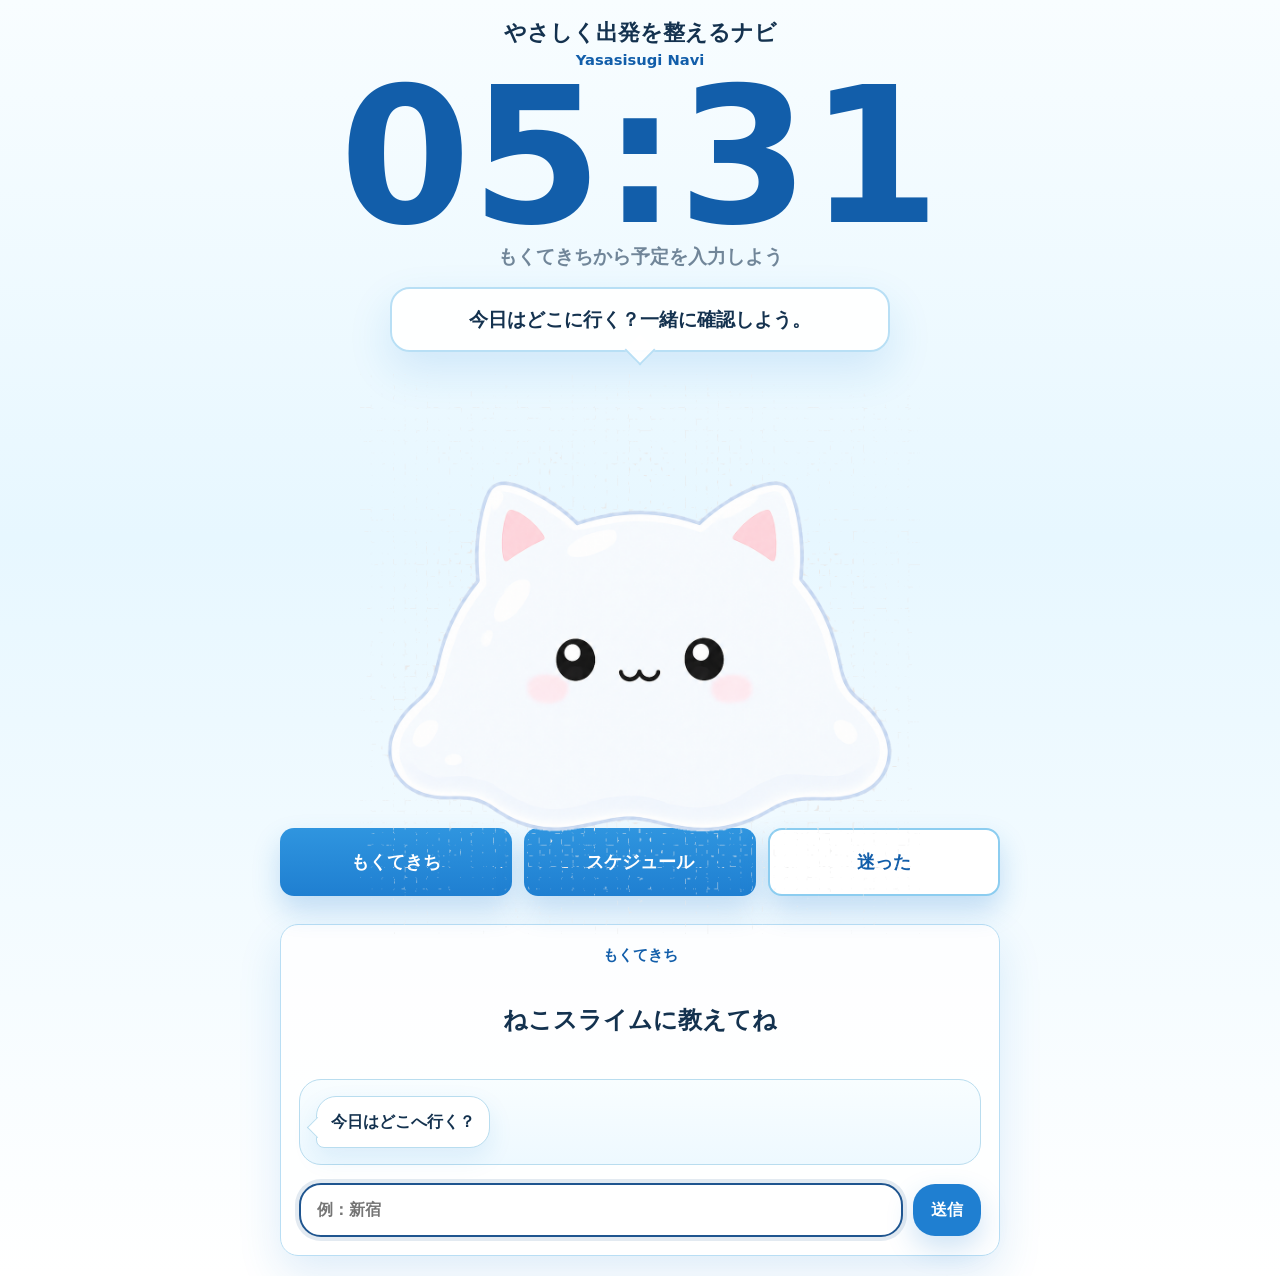
==== commit c9c6db3c: "Raise mascot and tighten layout" ====
--- a/index.html
+++ b/index.html
@@ -24,7 +24,7 @@
           </div>
           <div class="character-slot" aria-label="ナビゲーターキャラクター仮表示">
             <div class="slime-wrap cat-slime">
-              <img class="slime-body" src="nomal.png?v=20260708" alt="猫スライム">
+              <img class="slime-body" src="nomal.png?v=20260708b" alt="猫スライム">
             </div>
           </div>
         </div>
--- a/styles.css
+++ b/styles.css
@@ -109,8 +109,8 @@
 .navigator {
   display: grid;
   justify-items: center;
-  gap: 8px;
-  margin: 0 auto 8px;
+  gap: 4px;
+  margin: -6px auto 0;
 }
 
 .speech {
@@ -145,10 +145,10 @@
 .character-slot {
   display: grid;
   place-items: center;
-  width: min(88vw, 520px);
+  width: min(90vw, 560px);
   min-width: 260px;
   aspect-ratio: 1;
-  margin-top: -28px;
+  margin-top: -64px;
 }
 
 .slime-wrap {
@@ -166,7 +166,7 @@
   place-items: center;
   width: 100%;
   max-width: 100%;
-  max-height: min(48vh, 520px);
+  max-height: min(44vh, 460px);
   transform-origin: 50% 82%;
   transform: translate3d(var(--slime-x), var(--slime-y), 0) rotate(var(--slime-rotate)) scale(var(--slime-scale-x), var(--slime-scale-y));
   animation: slime-idle 3.4s ease-in-out infinite;
@@ -405,7 +405,7 @@
   display: grid;
   grid-template-columns: repeat(3, minmax(0, 1fr));
   gap: clamp(6px, 2.4vw, 12px);
-  margin-top: -4px;
+  margin-top: -24px;
 }
 
 .action-button {
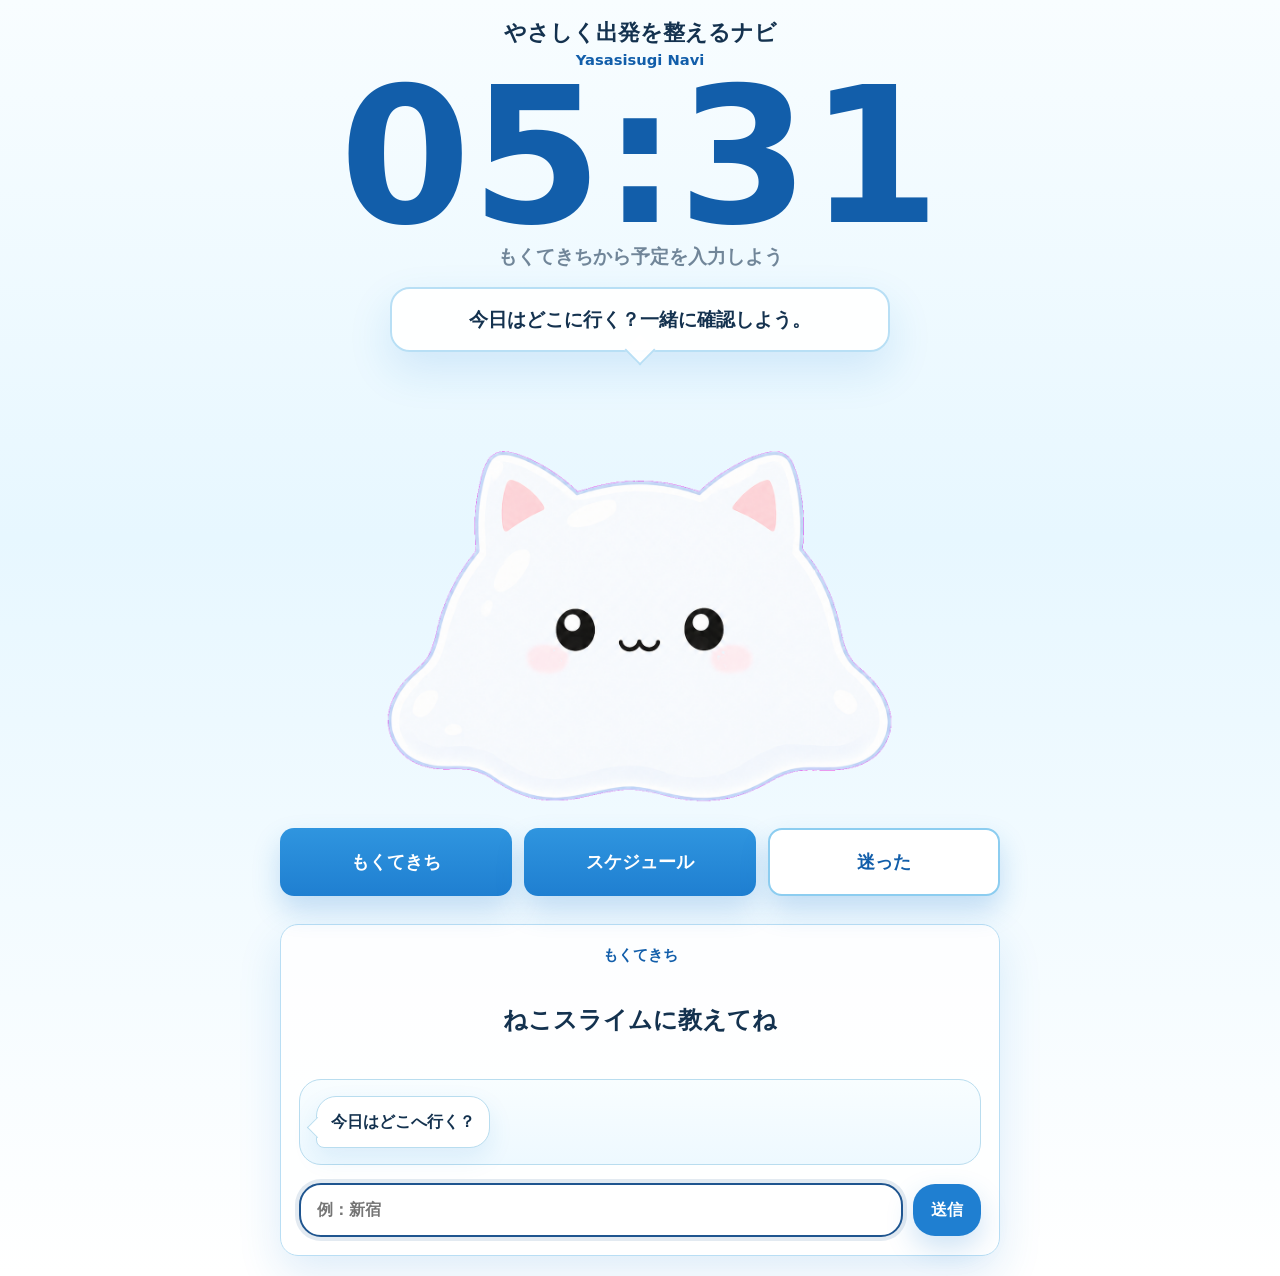
==== commit b85503c2: "Raise home mascot by 30 pixels" ====
--- a/index.html
+++ b/index.html
@@ -4,7 +4,7 @@
   <meta charset="UTF-8">
   <meta name="viewport" content="width=device-width, initial-scale=1.0">
   <title>Yasasisugi Navi</title>
-  <link rel="stylesheet" href="styles.css?v=20260704-main-chat">
+  <link rel="stylesheet" href="styles.css?v=20260713-slime-up-30">
 </head>
 <body>
   <main>
@@ -23,8 +23,10 @@
             <p id="navigator-message">今日はどこに行く？一緒に確認しよう。</p>
           </div>
           <div class="character-slot" aria-label="ナビゲーターキャラクター仮表示">
-            <div class="slime-wrap cat-slime">
-              <img class="slime-body" src="nomal.png?v=20260708b" alt="猫スライム">
+            <div class="slime-positioner">
+              <div class="slime-wrap cat-slime">
+                <img class="slime-body" src="nomal.png?v=20260708b" alt="猫スライム">
+              </div>
             </div>
           </div>
         </div>
--- a/styles.css
+++ b/styles.css
@@ -151,6 +151,13 @@
   margin-top: -64px;
 }
 
+.slime-positioner {
+  display: grid;
+  place-items: center;
+  width: 100%;
+  transform: translateY(-30px);
+}
+
 .slime-wrap {
   --slime-x: 0px;
   --slime-y: 0px;
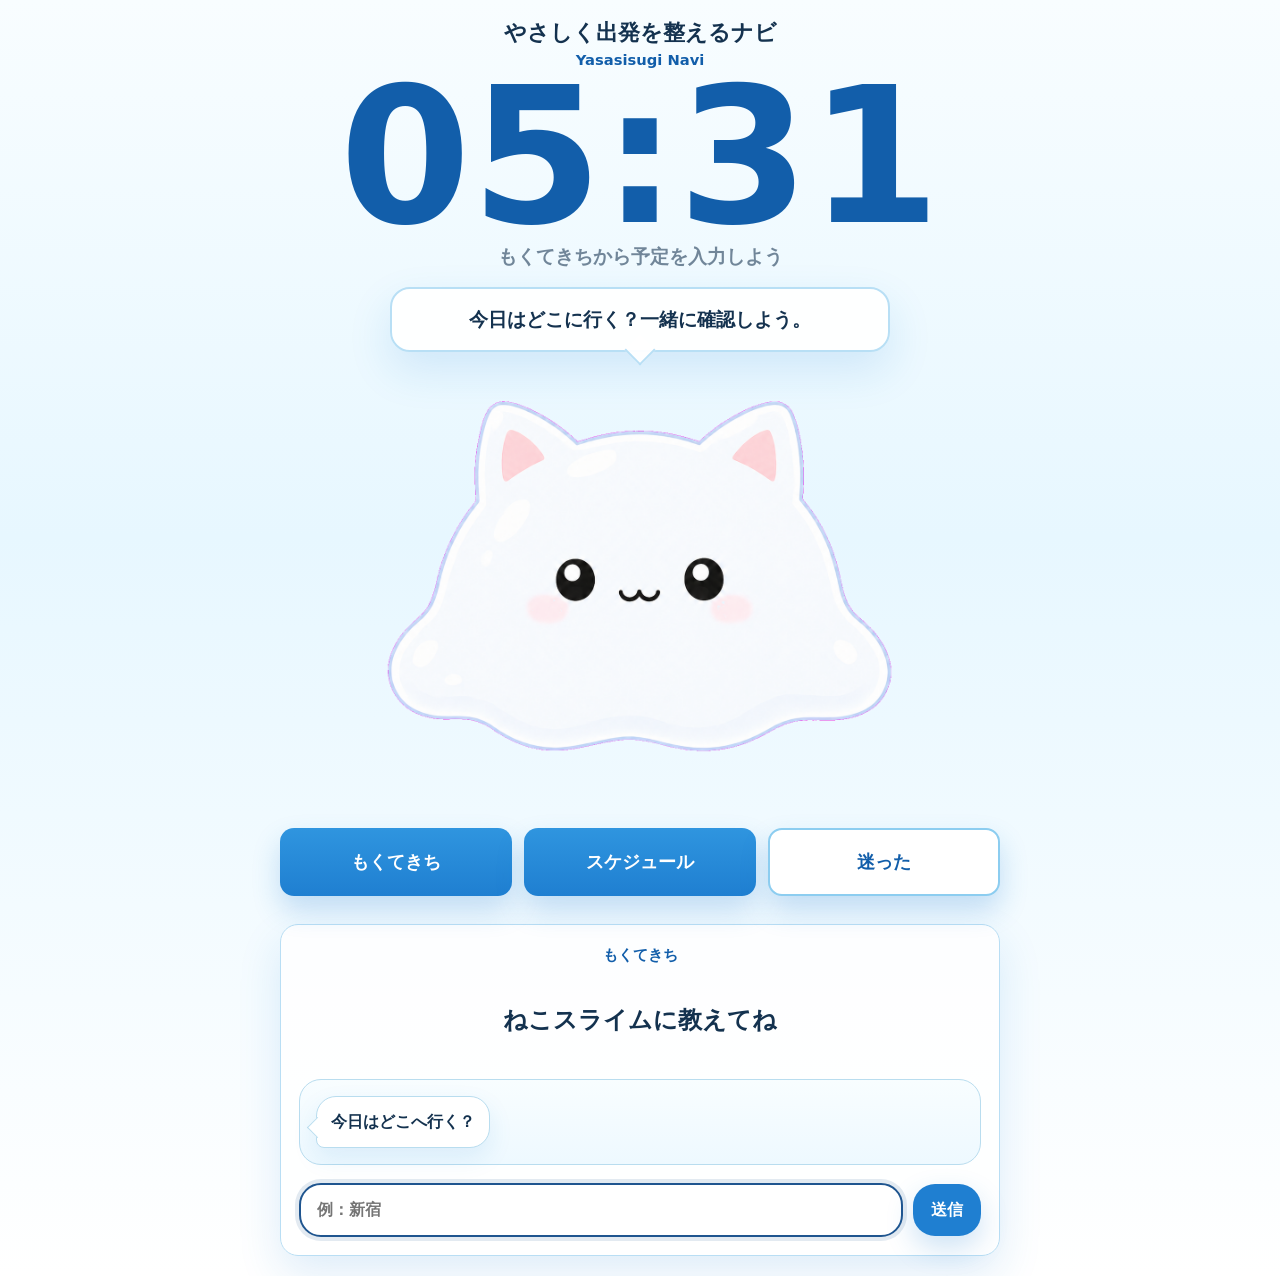
==== commit 0395a469: "Raise home mascot another 50 pixels" ====
--- a/index.html
+++ b/index.html
@@ -4,7 +4,7 @@
   <meta charset="UTF-8">
   <meta name="viewport" content="width=device-width, initial-scale=1.0">
   <title>Yasasisugi Navi</title>
-  <link rel="stylesheet" href="styles.css?v=20260713-slime-up-30">
+  <link rel="stylesheet" href="styles.css?v=20260713-slime-up-80">
 </head>
 <body>
   <main>
--- a/styles.css
+++ b/styles.css
@@ -155,7 +155,7 @@
   display: grid;
   place-items: center;
   width: 100%;
-  transform: translateY(-30px);
+  transform: translateY(-80px);
 }
 
 .slime-wrap {
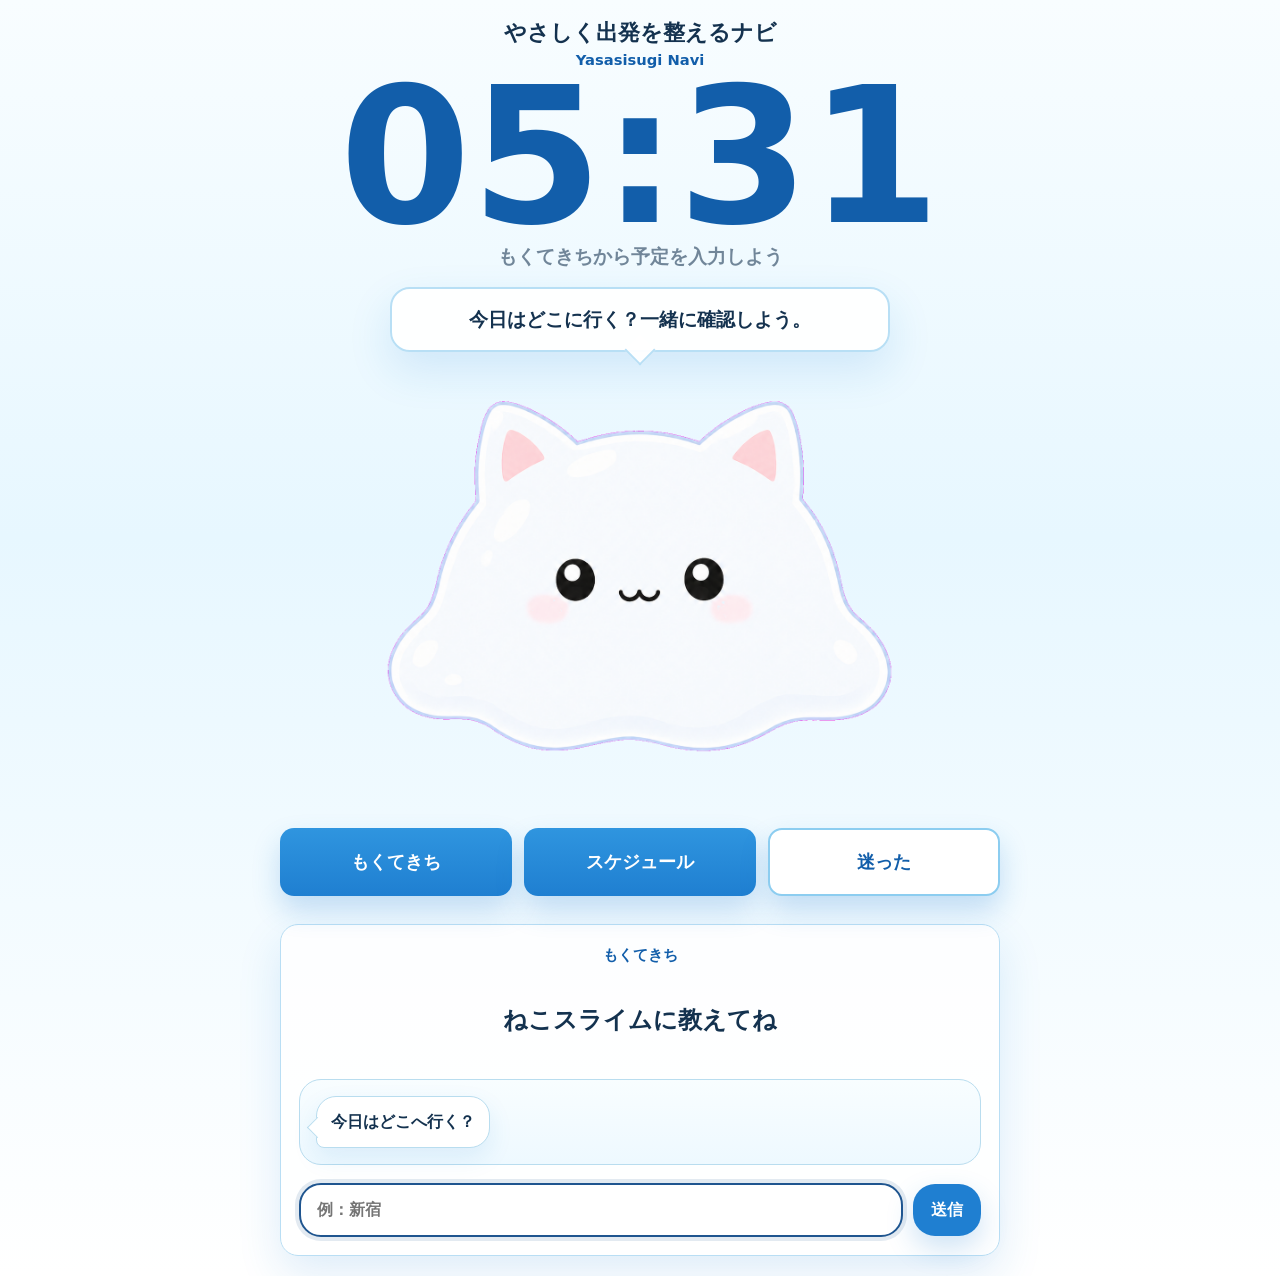
==== commit 26f93f95: "Prompt for destination before schedule" ====
--- a/index.html
+++ b/index.html
@@ -35,7 +35,7 @@
           <a class="action-button" href="#goal-section">
             もくてきち
           </a>
-          <a class="action-button" href="schedule.html">
+          <a class="action-button" id="schedule-link" href="schedule.html">
             スケジュール
           </a>
           <button type="button" class="action-button action-button--light" id="lost-button">
@@ -77,6 +77,6 @@
     </section>
   </main>
 
-  <script src="app.js?v=20260704-main-chat"></script>
+  <script src="app.js?v=20260713-goal-required"></script>
 </body>
 </html>
